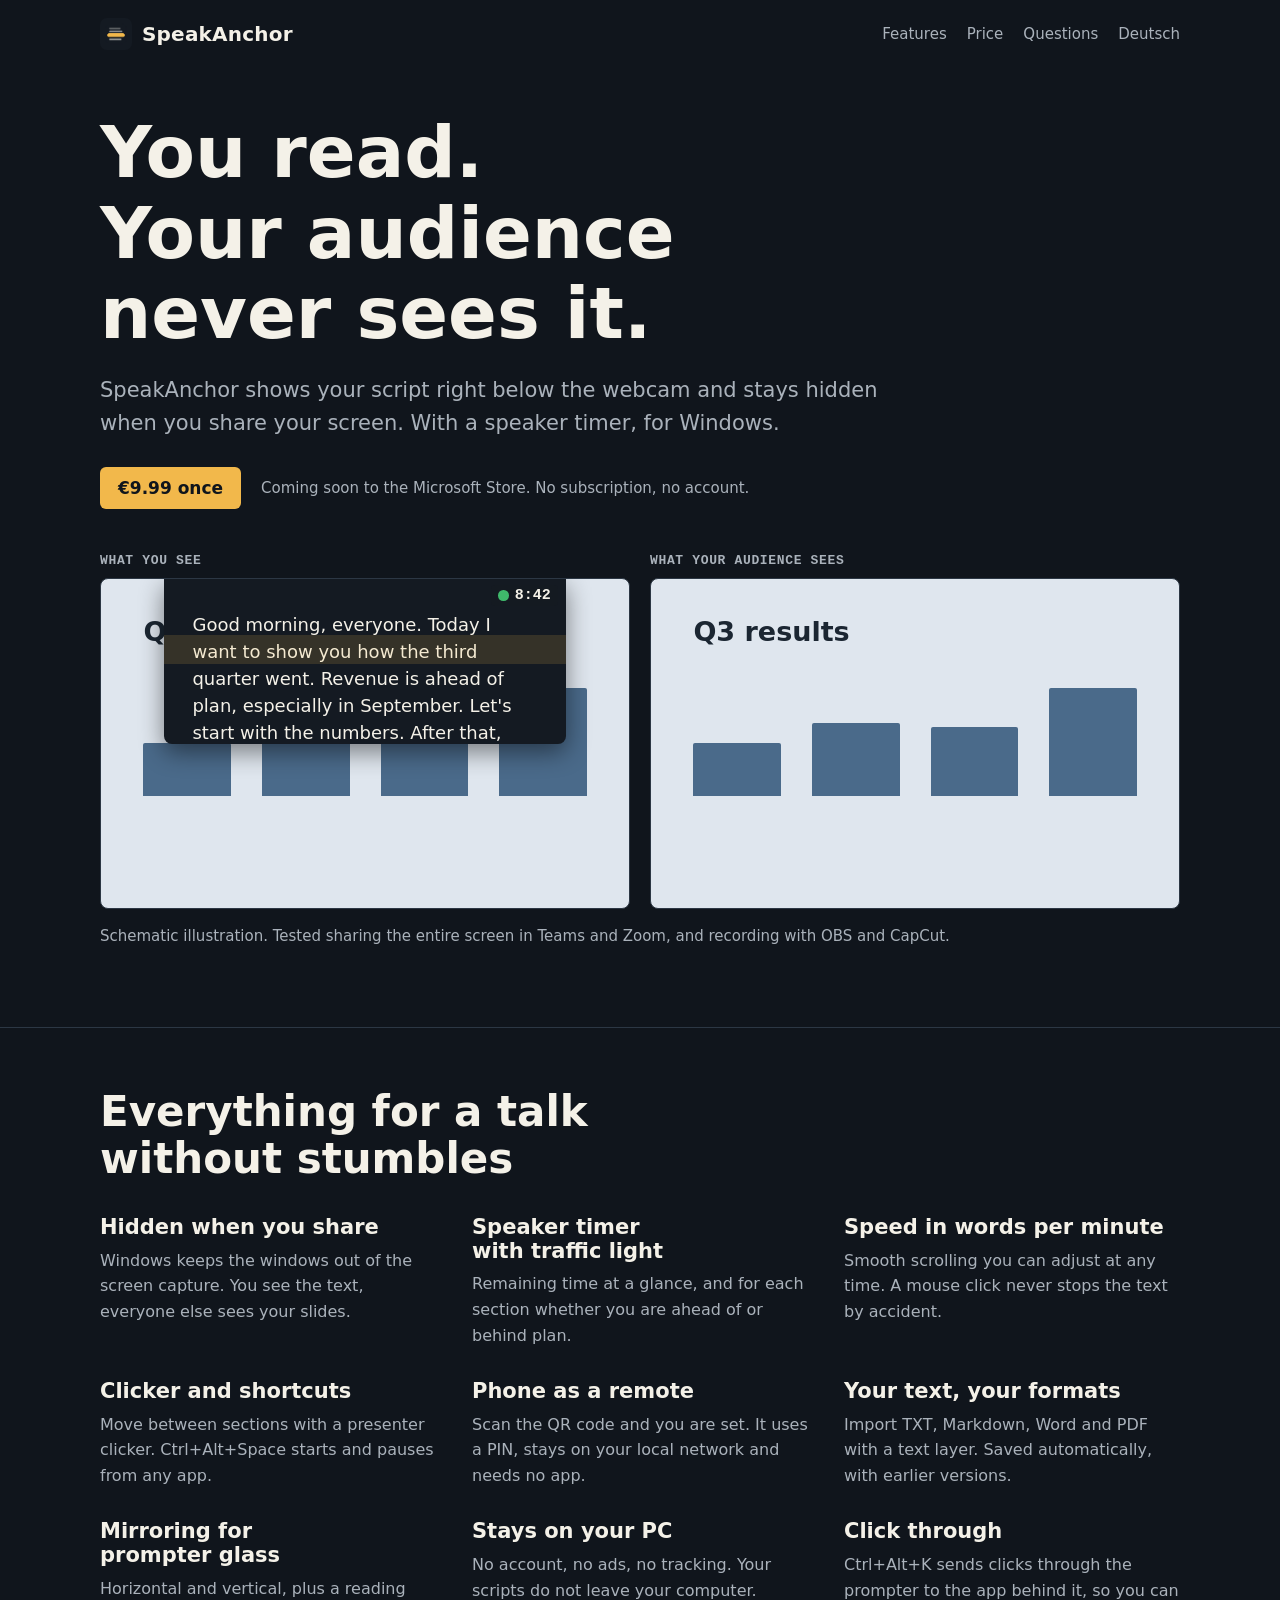
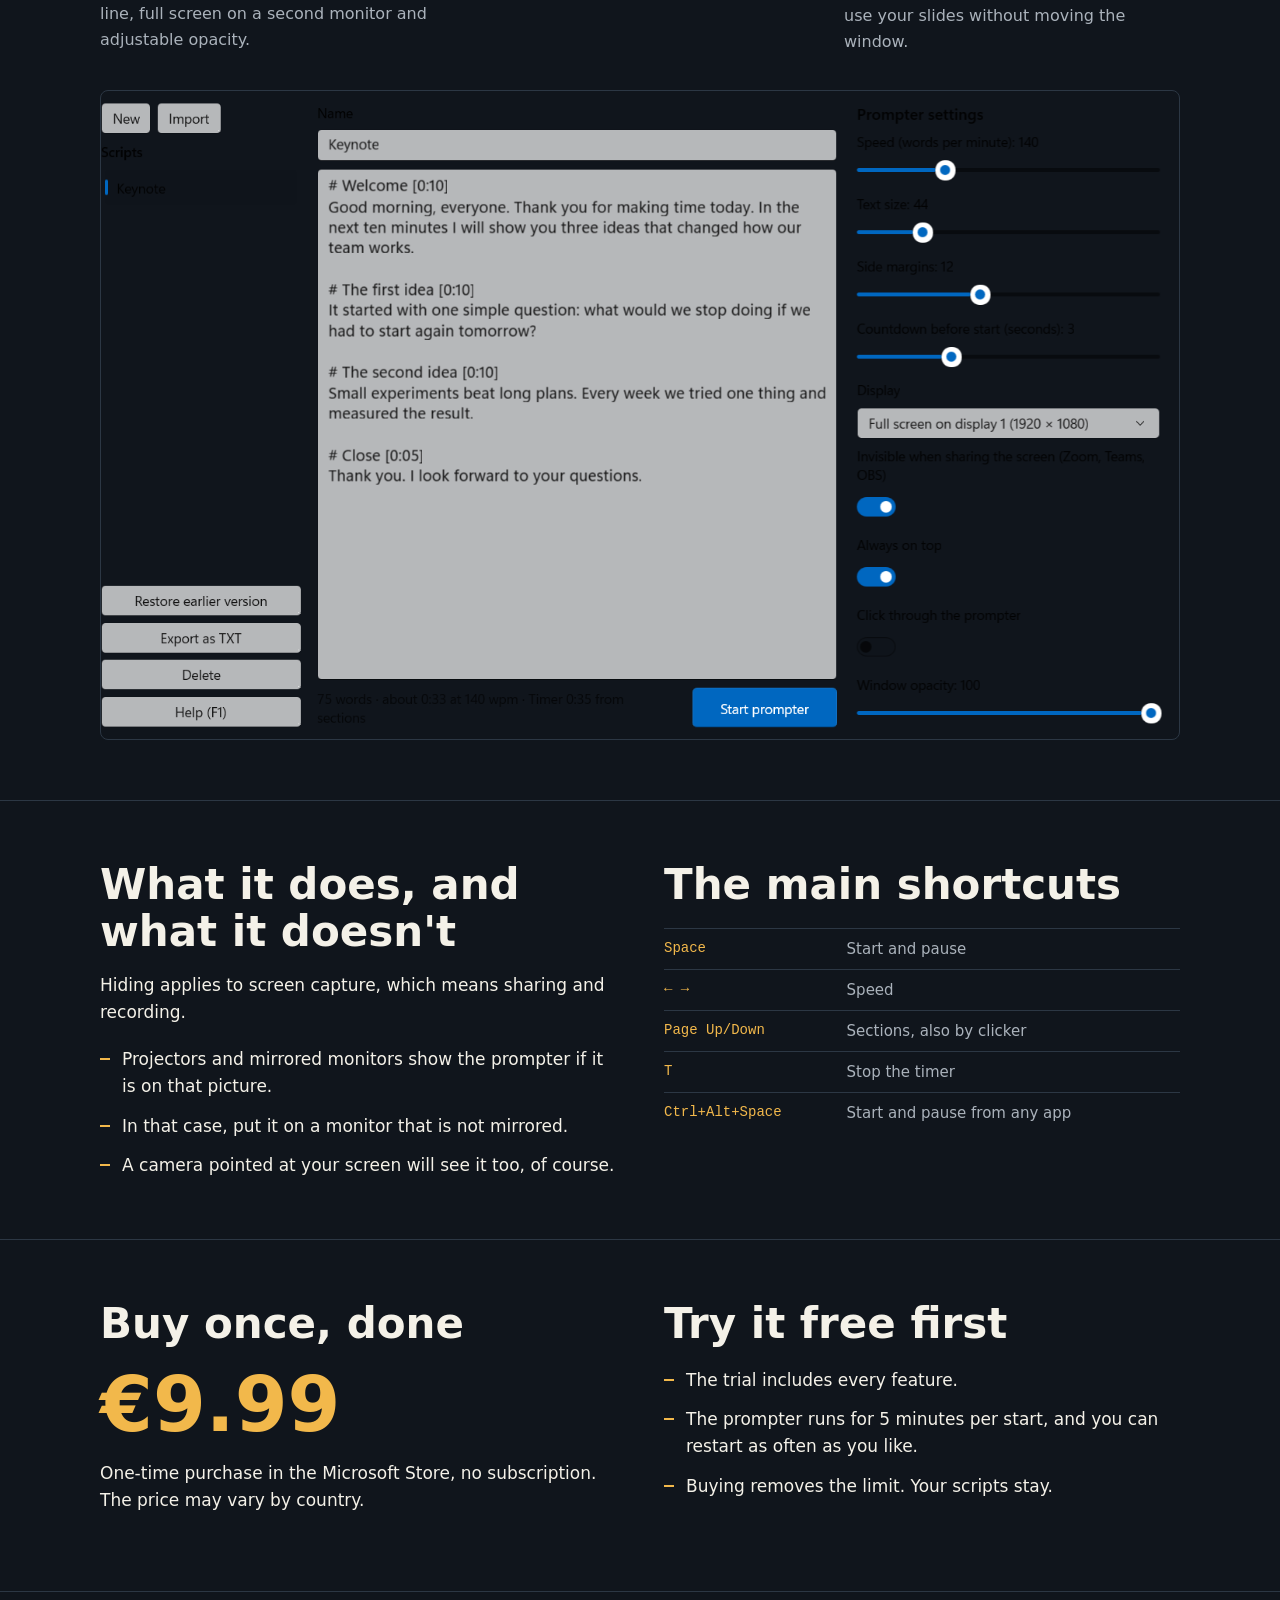
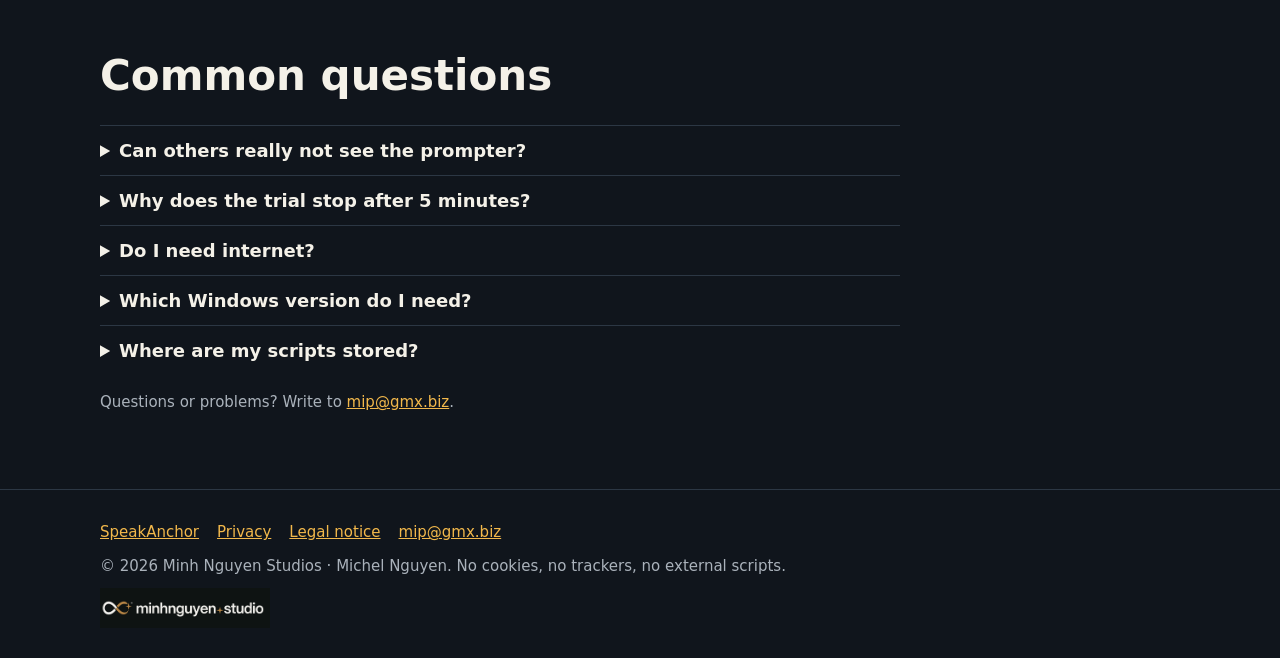
==== en/index.html @ e9756e80 "SpeakAnchor website: start page, legal notice and privacy in German and English" ====
<!doctype html>
<html lang="en"><head><meta charset="utf-8"><meta name="viewport" content="width=device-width,initial-scale=1,viewport-fit=cover">
<title>SpeakAnchor – Teleprompter for Windows, hidden when you share</title><meta name="description" content="Teleprompter with speaker timer for Windows. Hidden when you share in Teams and Zoom or record with OBS. One-time purchase, no account, offline.">
<link rel="alternate" hreflang="de" href="../"><link rel="icon" href="../img/icon.png"><link rel="stylesheet" href="../style.css">
<meta property="og:title" content="SpeakAnchor – Teleprompter for Windows, hidden when you share"><meta property="og:description" content="Teleprompter with speaker timer for Windows. Hidden when you share in Teams and Zoom or record with OBS. One-time purchase, no account, offline."><meta property="og:type" content="website">
</head><body><a class="skip" href="#main">Skip to content</a>
<header class="top"><div class="wrap"><a class="brand" href="./"><img src="../img/icon.png" alt="" width="32" height="32">SpeakAnchor</a>
<nav class="links" aria-label="Navigation"><a href="./#funktionen">Features</a><a href="./#preis">Price</a><a href="./#fragen">Questions</a><a href="../" hreflang="de" lang="de">Deutsch</a></nav></div></header>
<main id="main">
<section class="hero"><div class="wrap"><h1>You read. Your audience never sees it.</h1><p class="lead">SpeakAnchor shows your script right below the webcam and stays hidden when you share your screen. With a speaker timer, for Windows.</p>
<div class="cta"><span class="price">€9.99 once</span><span class="note">Coming soon to the Microsoft Store. No subscription, no account.</span></div>
<div class="split">
<figure><figcaption>What you see</figcaption><div class="screen"><div class="slide-t">Q3 results</div><div class="bars"><i style="height:45%"></i><i style="height:62%"></i><i style="height:58%"></i><i style="height:92%"></i></div><div class="prompter"><div class="roll">Good morning, everyone. Today I want to show you how the third quarter went. Revenue is ahead of plan, especially in September. Let's start with the numbers. After that, we'll look at the next steps.</div><div class="band"></div><div class="hud"><b></b>8:42</div></div></div></figure>
<figure><figcaption>What your audience sees</figcaption><div class="screen"><div class="slide-t">Q3 results</div><div class="bars"><i style="height:45%"></i><i style="height:62%"></i><i style="height:58%"></i><i style="height:92%"></i></div></div></figure>
</div><p class="note">Schematic illustration. Tested sharing the entire screen in Teams and Zoom, and recording with OBS and CapCut.</p></div></section>
<section class="band-s" id="funktionen"><div class="wrap"><h2>Everything for a talk without stumbles</h2><div class="features"><div><h3>Hidden when you share</h3><p>Windows keeps the windows out of the screen capture. You see the text, everyone else sees your slides.</p></div><div><h3>Speaker timer with traffic light</h3><p>Remaining time at a glance, and for each section whether you are ahead of or behind plan.</p></div><div><h3>Speed in words per minute</h3><p>Smooth scrolling you can adjust at any time. A mouse click never stops the text by accident.</p></div><div><h3>Clicker and shortcuts</h3><p>Move between sections with a presenter clicker. Ctrl+Alt+Space starts and pauses from any app.</p></div><div><h3>Phone as a remote</h3><p>Scan the QR code and you are set. It uses a PIN, stays on your local network and needs no app.</p></div><div><h3>Your text, your formats</h3><p>Import TXT, Markdown, Word and PDF with a text layer. Saved automatically, with earlier versions.</p></div><div><h3>Mirroring for prompter glass</h3><p>Horizontal and vertical, plus a reading line, full screen on a second monitor and adjustable opacity.</p></div><div><h3>Stays on your PC</h3><p>No account, no ads, no tracking. Your scripts do not leave your computer.</p></div><div><h3>Click through</h3><p>Ctrl+Alt+K sends clicks through the prompter to the app behind it, so you can use your slides without moving the window.</p></div></div>
<div class="shot"><img src="../img/editor-en.png" alt="SpeakAnchor editor with script, sections and prompter settings" width="1387" height="833" loading="lazy"></div></div></section>
<section class="band-s"><div class="wrap pair"><div><h2>What it does, and what it doesn't</h2><p>Hiding applies to screen capture, which means sharing and recording.</p><ul class="plain"><li>Projectors and mirrored monitors show the prompter if it is on that picture.</li><li>In that case, put it on a monitor that is not mirrored.</li><li>A camera pointed at your screen will see it too, of course.</li></ul></div><div><h2>The main shortcuts</h2><table class="keys"><tr><td>Space</td><td>Start and pause</td></tr><tr><td>← →</td><td>Speed</td></tr><tr><td>Page Up/Down</td><td>Sections, also by clicker</td></tr><tr><td>T</td><td>Stop the timer</td></tr><tr><td>Ctrl+Alt+Space</td><td>Start and pause from any app</td></tr></table></div></div></section>
<section class="band-s" id="preis"><div class="wrap pair"><div><h2>Buy once, done</h2><div class="big">€9.99</div><p>One-time purchase in the Microsoft Store, no subscription. The price may vary by country.</p></div><div><h2>Try it free first</h2><ul class="plain"><li>The trial includes every feature.</li><li>The prompter runs for 5 minutes per start, and you can restart as often as you like.</li><li>Buying removes the limit. Your scripts stay.</li></ul></div></div></section>
<section class="band-s" id="fragen"><div class="wrap"><h2>Common questions</h2><div class="faq"><details><summary>Can others really not see the prompter?</summary><p>We tested sharing the entire screen in Teams and Zoom, and recording with OBS and CapCut. Try it in the trial with a second device before you rely on it.</p></details><details><summary>Why does the trial stop after 5 minutes?</summary><p>It lets you try everything. For a full talk you need the full version.</p></details><details><summary>Do I need internet?</summary><p>No. The app works offline. Only the Microsoft Store needs internet for purchase and updates, and the phone remote uses your local network.</p></details><details><summary>Which Windows version do I need?</summary><p>Windows 10 version 2004 or later, or Windows 11, on x64 or ARM64.</p></details><details><summary>Where are my scripts stored?</summary><p>As plain text files in your local app data folder. You can export any script as TXT.</p></details></div><p class="note">Questions or problems? Write to <a href="mailto:mip@gmx.biz">mip@gmx.biz</a>.</p></div></section>
</main><footer><div class="wrap"><div class="row"><a href="./">SpeakAnchor</a><a href="privacy.html">Privacy</a><a href="impressum.html">Legal notice</a><a href="mailto:mip@gmx.biz">mip@gmx.biz</a></div>
<p>© 2026 Minh Nguyen Studios · Michel Nguyen. No cookies, no trackers, no external scripts.</p>
<p><a href="https://minh.systems/MinhNguyenStudios/" aria-label="Minh Nguyen Studios"><img src="../img/studio-dunkel.png" width="170" height="40" alt="Minh Nguyen Studios" loading="lazy"></a></p></div></footer></body></html>
---- style.css ----
/* Layout: a dark stage. The hero shows the same screen twice, once for the speaker and once for the audience. */
:root{--bg:#10151c;--panel:#18202a;--line:#2c3744;--fg:#f4f1e8;--muted:#aab2bb;--amber:#f2b84b;--slide:#dfe6ee;--slide-ink:#1b2632;
--display:"Bahnschrift","DIN Alternate","Segoe UI Variable Display","Segoe UI",system-ui,sans-serif;--body:"Segoe UI Variable Text","Segoe UI",system-ui,-apple-system,sans-serif;--mono:"Cascadia Mono",ui-monospace,Consolas,Menlo,monospace;color-scheme:dark}
*{box-sizing:border-box}html{scroll-behavior:smooth;-webkit-text-size-adjust:100%}
body{margin:0;background:var(--bg);color:var(--fg);font:17px/1.6 var(--body)}
a{color:var(--amber)}a:focus-visible{outline:2px solid var(--amber);outline-offset:3px}
img{max-width:100%;height:auto;display:block}
.wrap{max-width:1120px;margin-inline:auto;padding-left:max(20px,env(safe-area-inset-left,0px));padding-right:max(20px,env(safe-area-inset-right,0px))}
.skip{position:absolute;left:-999px}.skip:focus{left:12px;top:12px;background:var(--amber);color:#10151c;padding:8px 12px;z-index:5}
header.top .wrap{display:flex;flex-wrap:wrap;gap:8px 24px;align-items:center;justify-content:space-between;padding-block:18px}
.brand{display:flex;gap:10px;align-items:center;color:var(--fg);text-decoration:none;font:600 20px var(--display);letter-spacing:.01em}
.brand img{width:32px;height:32px;border-radius:7px}
nav.links{display:flex;flex-wrap:wrap;gap:6px 20px;font-size:15px}nav.links a{color:var(--muted);text-decoration:none}nav.links a:hover{color:var(--fg)}
h1,h2,h3{font-family:var(--display);line-height:1.12;text-wrap:balance;margin:0;font-weight:600}
.hero{padding-block:44px 64px}
.hero h1{font-size:clamp(38px,6.4vw,72px);max-width:17ch}
.lead{font-size:clamp(18px,2vw,21px);color:var(--muted);max-width:60ch;margin:20px 0 0}
.cta{display:flex;flex-wrap:wrap;gap:12px 20px;align-items:center;margin-top:26px}
.price{font:600 17px var(--display);background:var(--amber);color:#10151c;padding:11px 18px;border-radius:6px}
.note{color:var(--muted);font-size:15px}
.split{display:grid;grid-template-columns:1fr 1fr;gap:20px;margin-top:44px}
figure{margin:0;min-width:0}figcaption{font:600 13px var(--mono);letter-spacing:.05em;text-transform:uppercase;color:var(--muted);margin-bottom:10px}
.screen{aspect-ratio:16/10;background:var(--slide);color:var(--slide-ink);border:1px solid var(--line);border-radius:8px;overflow:hidden;position:relative;padding:7% 8%}
.slide-t{font:600 clamp(16px,2.3vw,27px) var(--display)}.bars{display:flex;align-items:flex-end;gap:7%;height:46%;margin-top:7%}.bars i{flex:1;background:#4a6a8a;border-radius:2px 2px 0 0}
.prompter{position:absolute;left:12%;right:12%;top:0;height:50%;background:#141a22;color:var(--fg);overflow:hidden;border-radius:0 0 8px 8px;box-shadow:0 8px 24px #0007}
.roll{padding:8% 7%;font-size:clamp(12px,1.55vw,18px);line-height:1.5;animation:roll 22s linear infinite alternate}
.band{position:absolute;left:0;right:0;top:34%;height:1.6em;font-size:clamp(12px,1.55vw,18px);background:#f2b84b26}
.hud{position:absolute;right:8px;top:6px;font:600 clamp(11px,1.3vw,15px) var(--mono);background:#141a22e6;padding:2px 7px;border-radius:4px;display:flex;gap:6px;align-items:center}.hud b{width:.7em;height:.7em;border-radius:50%;background:#3fb96b}
@keyframes roll{to{transform:translateY(-34%)}}
@media (prefers-reduced-motion:reduce){.roll{animation:none}html{scroll-behavior:auto}}
section.band-s{border-top:1px solid var(--line);padding-block:60px}
h2{font-size:clamp(28px,3.6vw,42px);max-width:22ch}
.features{display:grid;grid-template-columns:repeat(3,1fr);gap:32px 36px;margin-top:34px}
.features>div{min-width:0}h3{font-size:21px;margin-bottom:8px}.features p{margin:0;color:var(--muted);font-size:16px}
.shot{margin-top:36px;border:1px solid var(--line);border-radius:8px;overflow:hidden}
.pair{display:grid;grid-template-columns:1fr 1fr;gap:48px;align-items:start}.pair>div{min-width:0}
ul.plain{list-style:none;padding:0;margin:20px 0 0;display:grid;gap:12px}ul.plain li{padding-left:22px;position:relative}ul.plain li:before{content:"";position:absolute;left:0;top:.72em;width:10px;height:2px;background:var(--amber)}
.keys{font-family:var(--mono);font-size:14px;width:100%;border-collapse:collapse;margin-top:20px}.keys td{padding:8px 12px 8px 0;border-top:1px solid var(--line);vertical-align:top}.keys td:first-child{color:var(--amber);white-space:nowrap}.keys td+td{font-family:var(--body);font-size:15px;color:var(--muted)}
.big{font:600 clamp(48px,7vw,76px)/1 var(--display);color:var(--amber);font-variant-numeric:tabular-nums;margin-top:20px}
details{border-top:1px solid var(--line);padding-block:14px}details summary{cursor:pointer;font:600 18px var(--display)}details p{margin:10px 0 0;color:var(--muted);max-width:66ch}
.faq{margin-top:26px;max-width:800px}
.doc{max-width:760px;padding-block:24px 64px}.doc h1{font-size:clamp(32px,5vw,48px)}.doc h2{font-size:22px;margin-top:34px;max-width:none}.doc p,.doc li{color:#d6d8d6}.doc address{font-style:normal}.doc code{font:14px var(--mono);overflow-wrap:anywhere}
footer{border-top:1px solid var(--line);padding-block:30px;font-size:15px;color:var(--muted)}footer .row{display:flex;flex-wrap:wrap;gap:6px 18px}footer p{margin:10px 0 0}
@media (max-width:820px){.split,.pair{grid-template-columns:1fr}.features{grid-template-columns:1fr 1fr}}
@media (max-width:520px){.features{grid-template-columns:1fr}}
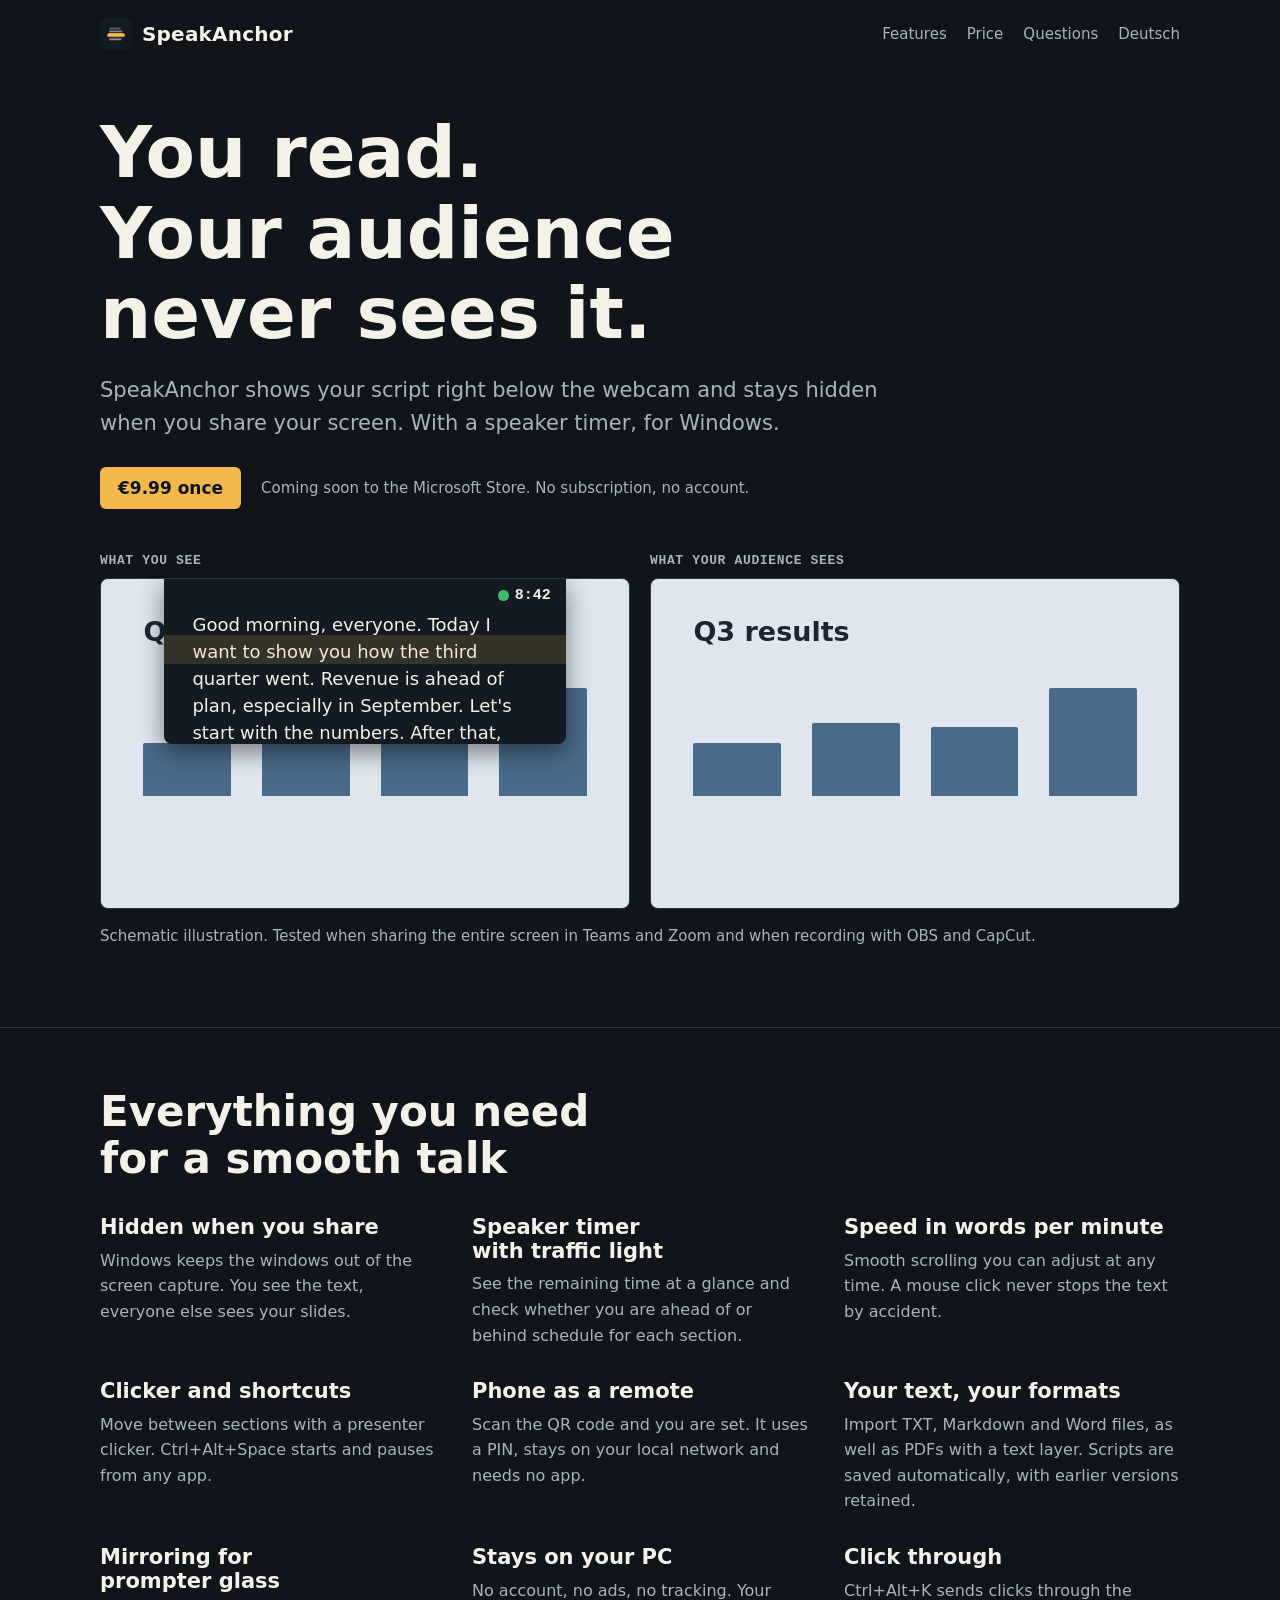
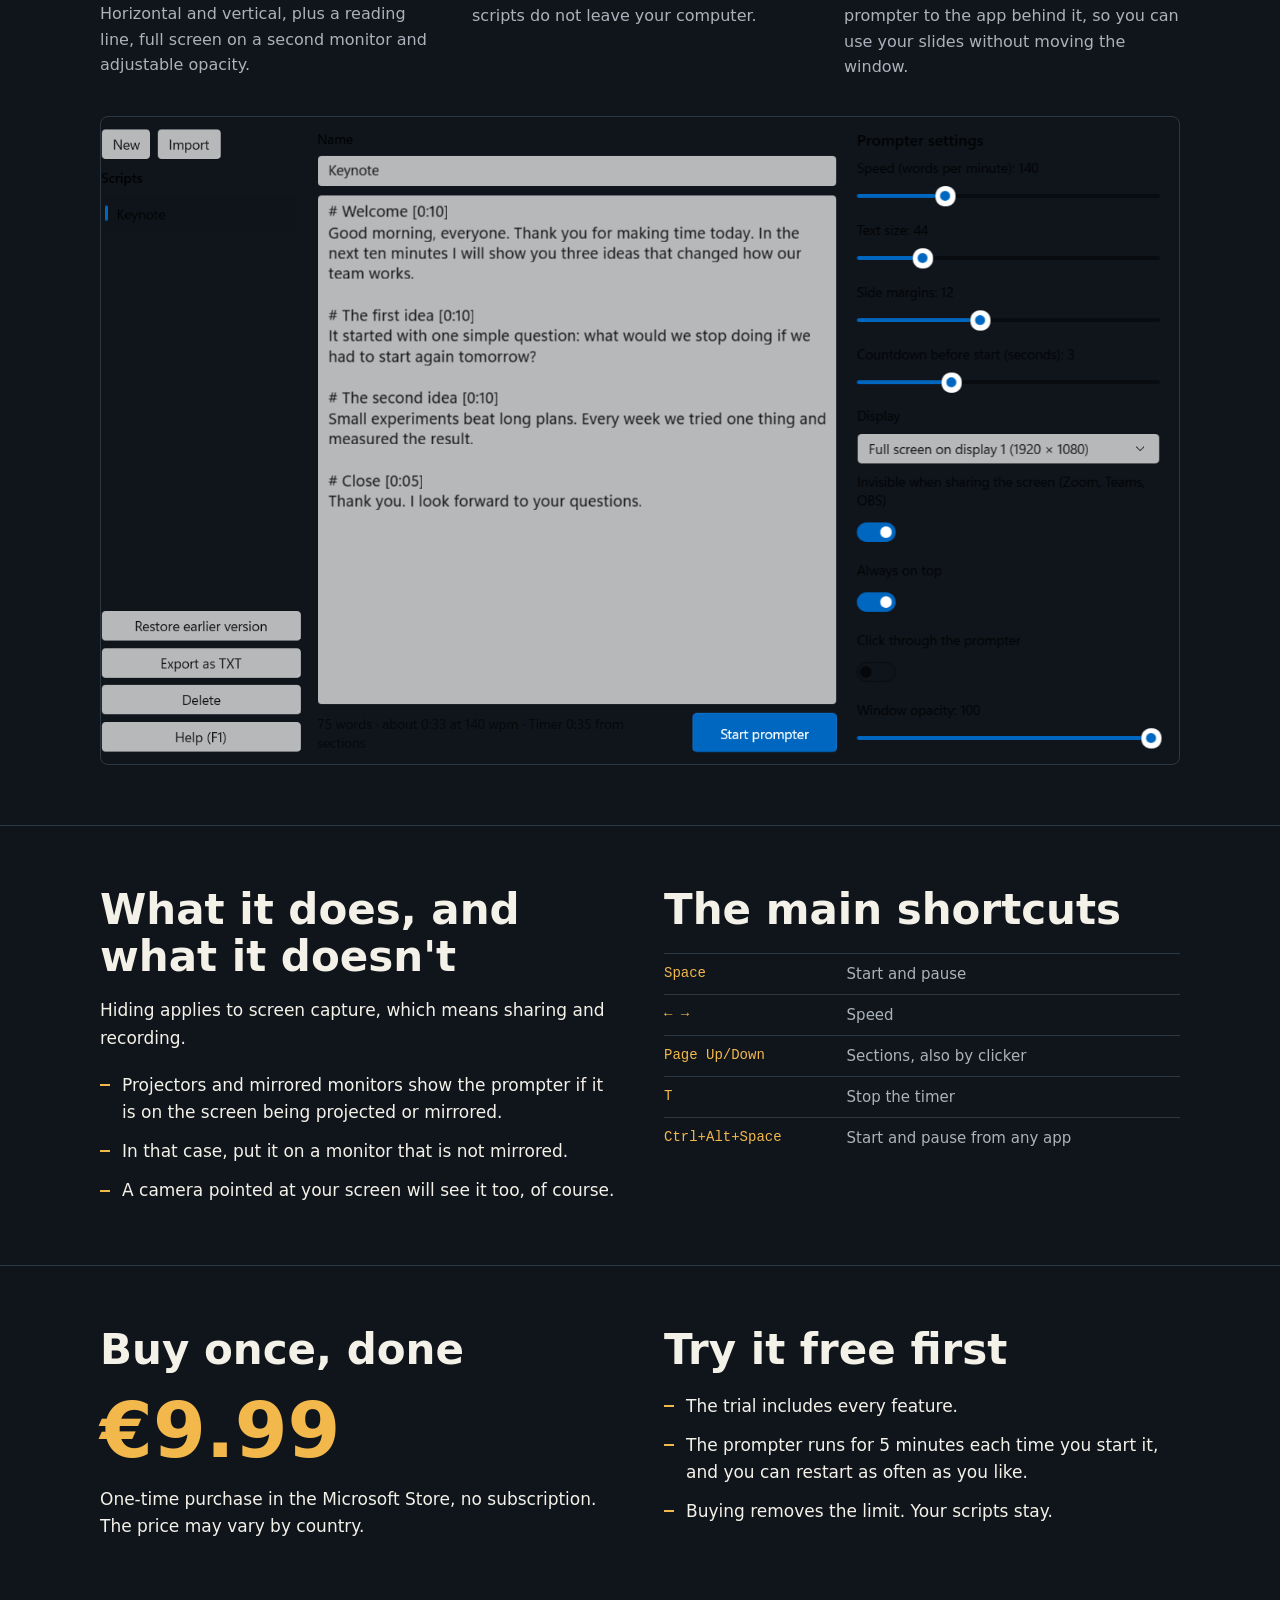
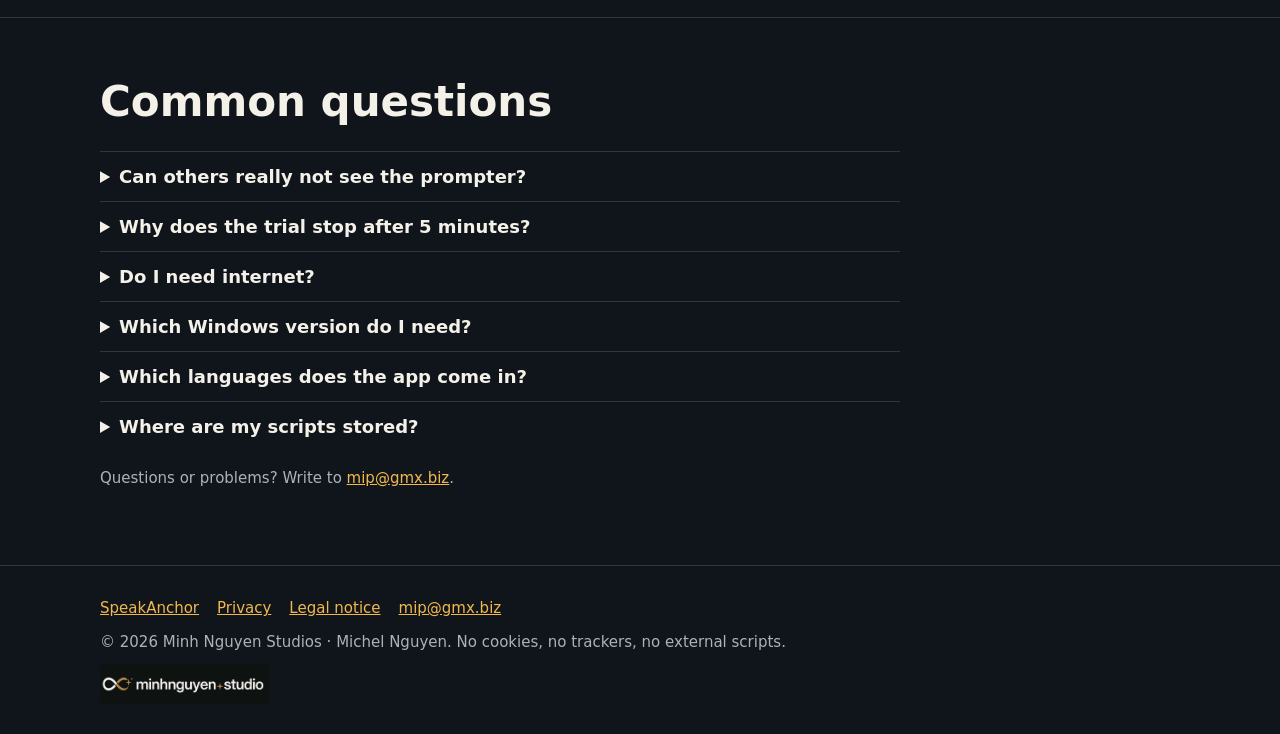
==== commit 48435916: "Proofread texts, add language list and click-through" ====
--- a/en/index.html
+++ b/en/index.html
@@ -12,12 +12,12 @@
 <div class="split">
 <figure><figcaption>What you see</figcaption><div class="screen"><div class="slide-t">Q3 results</div><div class="bars"><i style="height:45%"></i><i style="height:62%"></i><i style="height:58%"></i><i style="height:92%"></i></div><div class="prompter"><div class="roll">Good morning, everyone. Today I want to show you how the third quarter went. Revenue is ahead of plan, especially in September. Let's start with the numbers. After that, we'll look at the next steps.</div><div class="band"></div><div class="hud"><b></b>8:42</div></div></div></figure>
 <figure><figcaption>What your audience sees</figcaption><div class="screen"><div class="slide-t">Q3 results</div><div class="bars"><i style="height:45%"></i><i style="height:62%"></i><i style="height:58%"></i><i style="height:92%"></i></div></div></figure>
-</div><p class="note">Schematic illustration. Tested sharing the entire screen in Teams and Zoom, and recording with OBS and CapCut.</p></div></section>
-<section class="band-s" id="funktionen"><div class="wrap"><h2>Everything for a talk without stumbles</h2><div class="features"><div><h3>Hidden when you share</h3><p>Windows keeps the windows out of the screen capture. You see the text, everyone else sees your slides.</p></div><div><h3>Speaker timer with traffic light</h3><p>Remaining time at a glance, and for each section whether you are ahead of or behind plan.</p></div><div><h3>Speed in words per minute</h3><p>Smooth scrolling you can adjust at any time. A mouse click never stops the text by accident.</p></div><div><h3>Clicker and shortcuts</h3><p>Move between sections with a presenter clicker. Ctrl+Alt+Space starts and pauses from any app.</p></div><div><h3>Phone as a remote</h3><p>Scan the QR code and you are set. It uses a PIN, stays on your local network and needs no app.</p></div><div><h3>Your text, your formats</h3><p>Import TXT, Markdown, Word and PDF with a text layer. Saved automatically, with earlier versions.</p></div><div><h3>Mirroring for prompter glass</h3><p>Horizontal and vertical, plus a reading line, full screen on a second monitor and adjustable opacity.</p></div><div><h3>Stays on your PC</h3><p>No account, no ads, no tracking. Your scripts do not leave your computer.</p></div><div><h3>Click through</h3><p>Ctrl+Alt+K sends clicks through the prompter to the app behind it, so you can use your slides without moving the window.</p></div></div>
+</div><p class="note">Schematic illustration. Tested when sharing the entire screen in Teams and Zoom and when recording with OBS and CapCut.</p></div></section>
+<section class="band-s" id="funktionen"><div class="wrap"><h2>Everything you need for a smooth talk</h2><div class="features"><div><h3>Hidden when you share</h3><p>Windows keeps the windows out of the screen capture. You see the text, everyone else sees your slides.</p></div><div><h3>Speaker timer with traffic light</h3><p>See the remaining time at a glance and check whether you are ahead of or behind schedule for each section.</p></div><div><h3>Speed in words per minute</h3><p>Smooth scrolling you can adjust at any time. A mouse click never stops the text by accident.</p></div><div><h3>Clicker and shortcuts</h3><p>Move between sections with a presenter clicker. Ctrl+Alt+Space starts and pauses from any app.</p></div><div><h3>Phone as a remote</h3><p>Scan the QR code and you are set. It uses a PIN, stays on your local network and needs no app.</p></div><div><h3>Your text, your formats</h3><p>Import TXT, Markdown and Word files, as well as PDFs with a text layer. Scripts are saved automatically, with earlier versions retained.</p></div><div><h3>Mirroring for prompter glass</h3><p>Horizontal and vertical, plus a reading line, full screen on a second monitor and adjustable opacity.</p></div><div><h3>Stays on your PC</h3><p>No account, no ads, no tracking. Your scripts do not leave your computer.</p></div><div><h3>Click through</h3><p>Ctrl+Alt+K sends clicks through the prompter to the app behind it, so you can use your slides without moving the window.</p></div></div>
 <div class="shot"><img src="../img/editor-en.png" alt="SpeakAnchor editor with script, sections and prompter settings" width="1387" height="833" loading="lazy"></div></div></section>
-<section class="band-s"><div class="wrap pair"><div><h2>What it does, and what it doesn't</h2><p>Hiding applies to screen capture, which means sharing and recording.</p><ul class="plain"><li>Projectors and mirrored monitors show the prompter if it is on that picture.</li><li>In that case, put it on a monitor that is not mirrored.</li><li>A camera pointed at your screen will see it too, of course.</li></ul></div><div><h2>The main shortcuts</h2><table class="keys"><tr><td>Space</td><td>Start and pause</td></tr><tr><td>← →</td><td>Speed</td></tr><tr><td>Page Up/Down</td><td>Sections, also by clicker</td></tr><tr><td>T</td><td>Stop the timer</td></tr><tr><td>Ctrl+Alt+Space</td><td>Start and pause from any app</td></tr></table></div></div></section>
-<section class="band-s" id="preis"><div class="wrap pair"><div><h2>Buy once, done</h2><div class="big">€9.99</div><p>One-time purchase in the Microsoft Store, no subscription. The price may vary by country.</p></div><div><h2>Try it free first</h2><ul class="plain"><li>The trial includes every feature.</li><li>The prompter runs for 5 minutes per start, and you can restart as often as you like.</li><li>Buying removes the limit. Your scripts stay.</li></ul></div></div></section>
-<section class="band-s" id="fragen"><div class="wrap"><h2>Common questions</h2><div class="faq"><details><summary>Can others really not see the prompter?</summary><p>We tested sharing the entire screen in Teams and Zoom, and recording with OBS and CapCut. Try it in the trial with a second device before you rely on it.</p></details><details><summary>Why does the trial stop after 5 minutes?</summary><p>It lets you try everything. For a full talk you need the full version.</p></details><details><summary>Do I need internet?</summary><p>No. The app works offline. Only the Microsoft Store needs internet for purchase and updates, and the phone remote uses your local network.</p></details><details><summary>Which Windows version do I need?</summary><p>Windows 10 version 2004 or later, or Windows 11, on x64 or ARM64.</p></details><details><summary>Where are my scripts stored?</summary><p>As plain text files in your local app data folder. You can export any script as TXT.</p></details></div><p class="note">Questions or problems? Write to <a href="mailto:mip@gmx.biz">mip@gmx.biz</a>.</p></div></section>
+<section class="band-s"><div class="wrap pair"><div><h2>What it does, and what it doesn't</h2><p>Hiding applies to screen capture, which means sharing and recording.</p><ul class="plain"><li>Projectors and mirrored monitors show the prompter if it is on the screen being projected or mirrored.</li><li>In that case, put it on a monitor that is not mirrored.</li><li>A camera pointed at your screen will see it too, of course.</li></ul></div><div><h2>The main shortcuts</h2><table class="keys"><tr><td>Space</td><td>Start and pause</td></tr><tr><td>← →</td><td>Speed</td></tr><tr><td>Page Up/Down</td><td>Sections, also by clicker</td></tr><tr><td>T</td><td>Stop the timer</td></tr><tr><td>Ctrl+Alt+Space</td><td>Start and pause from any app</td></tr></table></div></div></section>
+<section class="band-s" id="preis"><div class="wrap pair"><div><h2>Buy once, done</h2><div class="big">€9.99</div><p>One-time purchase in the Microsoft Store, no subscription. The price may vary by country.</p></div><div><h2>Try it free first</h2><ul class="plain"><li>The trial includes every feature.</li><li>The prompter runs for 5 minutes each time you start it, and you can restart as often as you like.</li><li>Buying removes the limit. Your scripts stay.</li></ul></div></div></section>
+<section class="band-s" id="fragen"><div class="wrap"><h2>Common questions</h2><div class="faq"><details><summary>Can others really not see the prompter?</summary><p>We tested sharing the entire screen in Teams and Zoom, and recording with OBS and CapCut. Try it in the trial with a second device before you rely on it.</p></details><details><summary>Why does the trial stop after 5 minutes?</summary><p>It lets you try everything. For a full talk you need the full version.</p></details><details><summary>Do I need internet?</summary><p>No. The app works offline. Only the Microsoft Store needs internet for purchase and updates, and the phone remote uses your local network.</p></details><details><summary>Which Windows version do I need?</summary><p>Windows 10 version 2004 or later, or Windows 11, on x64 or ARM64.</p></details><details><summary>Which languages does the app come in?</summary><p>English, German, French, Spanish, Italian, Portuguese, Dutch, Polish, Turkish, Japanese, Chinese (Simplified and Traditional), Korean, Swedish, Danish, Norwegian, Finnish, Czech, Hungarian, Romanian, Indonesian and Ukrainian. Otherwise it starts in English.</p></details><details><summary>Where are my scripts stored?</summary><p>As plain text files in your local app data folder. You can export any script as TXT.</p></details></div><p class="note">Questions or problems? Write to <a href="mailto:mip@gmx.biz">mip@gmx.biz</a>.</p></div></section>
 </main><footer><div class="wrap"><div class="row"><a href="./">SpeakAnchor</a><a href="privacy.html">Privacy</a><a href="impressum.html">Legal notice</a><a href="mailto:mip@gmx.biz">mip@gmx.biz</a></div>
 <p>© 2026 Minh Nguyen Studios · Michel Nguyen. No cookies, no trackers, no external scripts.</p>
 <p><a href="https://minh.systems/MinhNguyenStudios/" aria-label="Minh Nguyen Studios"><img src="../img/studio-dunkel.png" width="170" height="40" alt="Minh Nguyen Studios" loading="lazy"></a></p></div></footer></body></html>
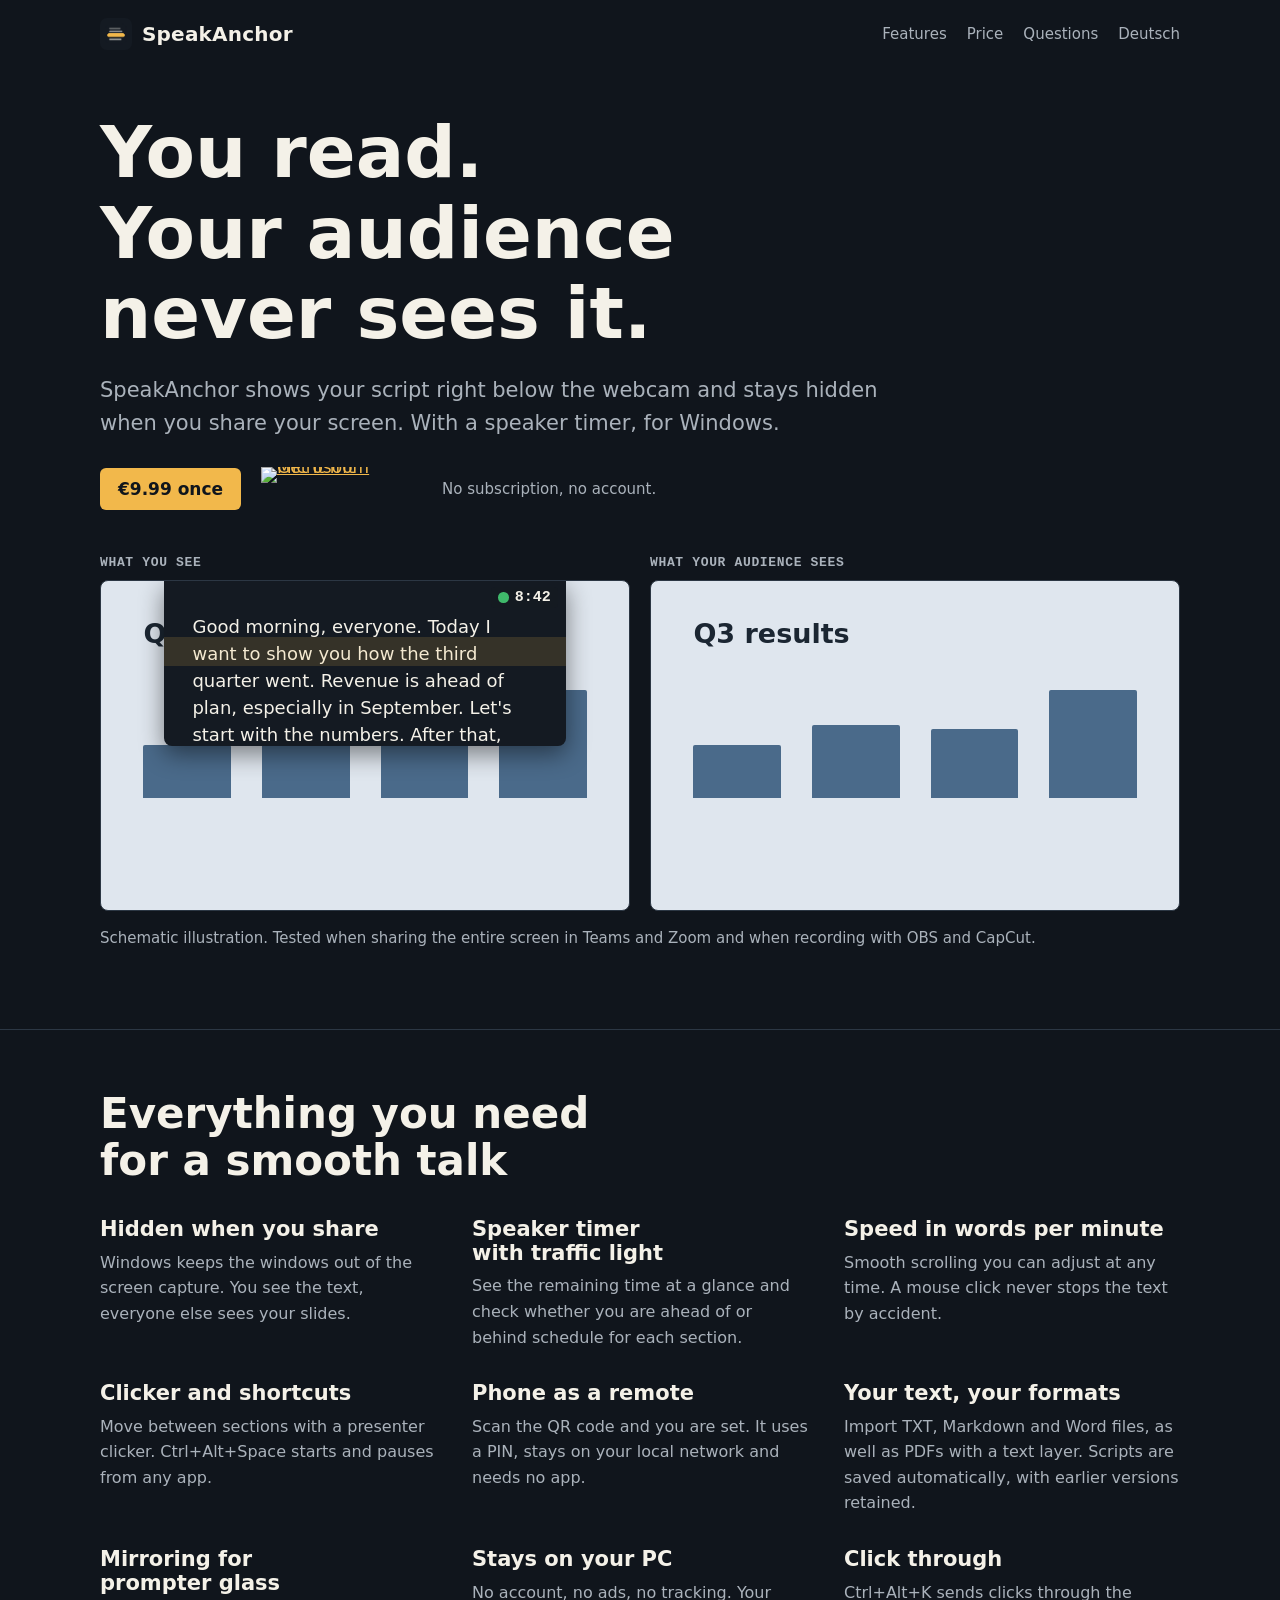
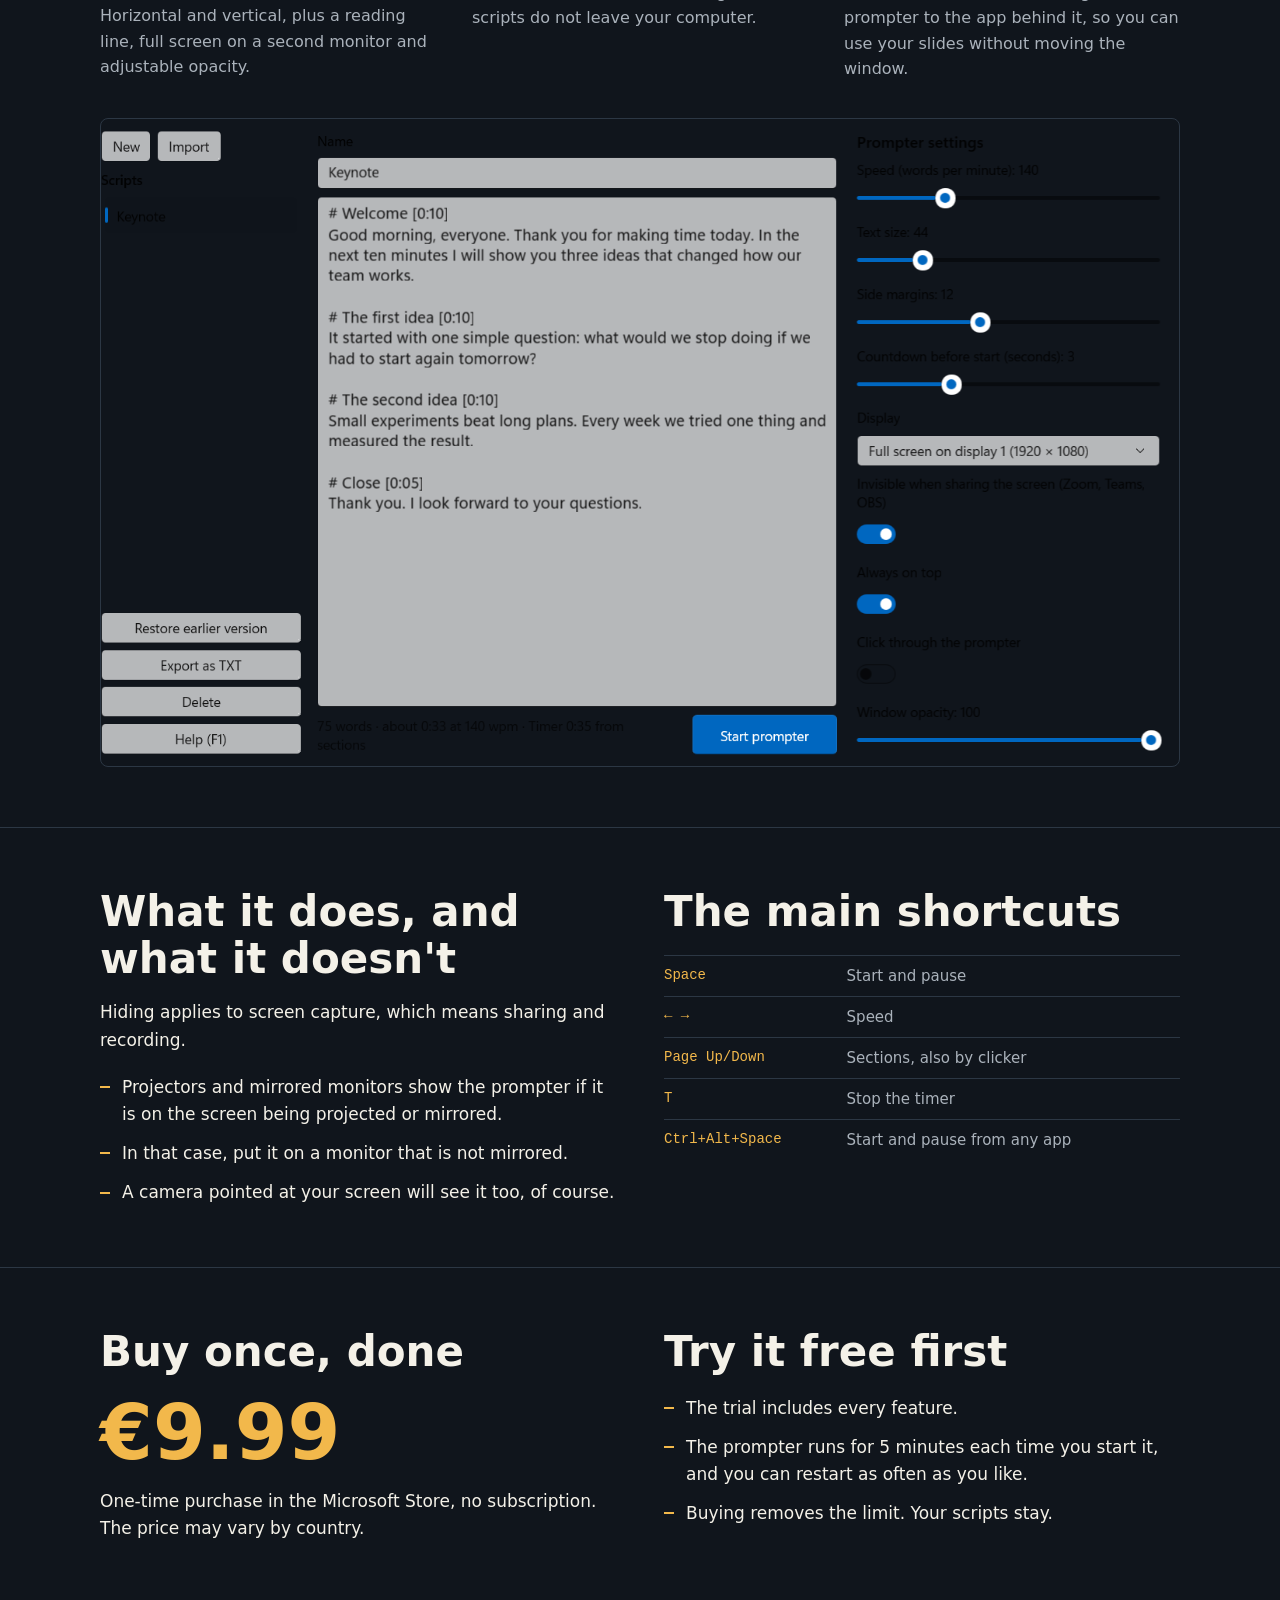
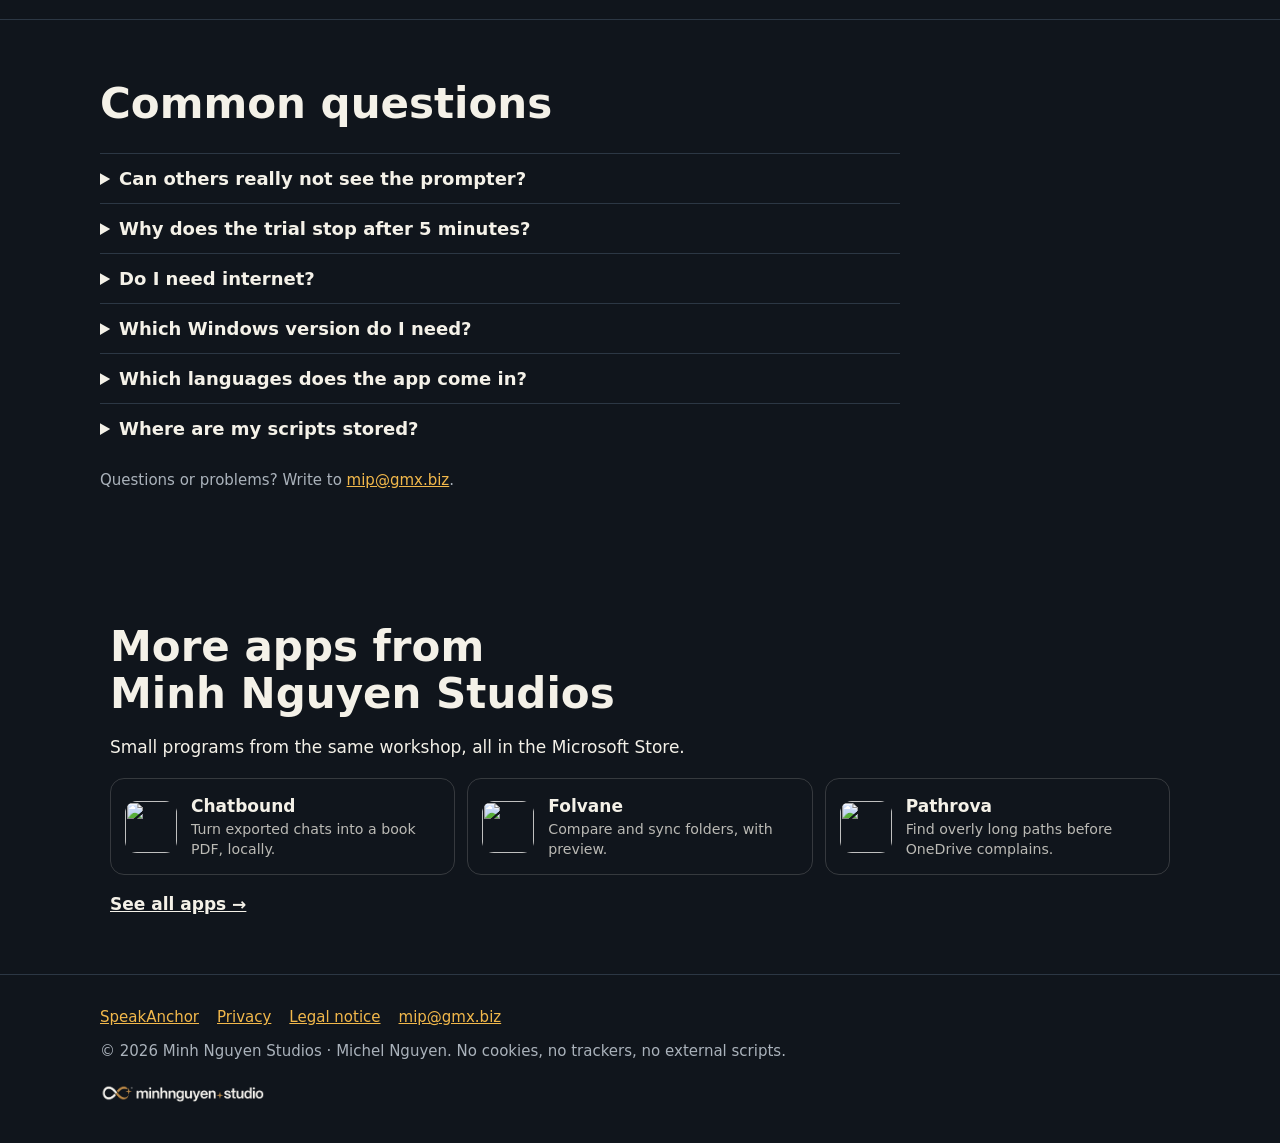
==== commit 85e9e312: "Weitere Apps verlinkt, offizieller Microsoft-Store-Button" ====
--- a/en/index.html
+++ b/en/index.html
@@ -8,7 +8,7 @@
 <nav class="links" aria-label="Navigation"><a href="./#funktionen">Features</a><a href="./#preis">Price</a><a href="./#fragen">Questions</a><a href="../" hreflang="de" lang="de">Deutsch</a></nav></div></header>
 <main id="main">
 <section class="hero"><div class="wrap"><h1>You read. Your audience never sees it.</h1><p class="lead">SpeakAnchor shows your script right below the webcam and stays hidden when you share your screen. With a speaker timer, for Windows.</p>
-<div class="cta"><span class="price">€9.99 once</span><span class="note">Coming soon to the Microsoft Store. No subscription, no account.</span></div>
+<div class="cta"><span class="price">€9.99 once</span><a class="mns-ms" href="https://apps.microsoft.com/detail/9PF13FM93XSJ" target="_blank" rel="noopener" style="display:inline-block;line-height:0;vertical-align:middle"><img src="https://get.microsoft.com/images/en-us%20dark.svg" alt="Get it from Microsoft" width="161" height="44" style="height:44px;width:auto"></a><span class="note">No subscription, no account.</span></div>
 <div class="split">
 <figure><figcaption>What you see</figcaption><div class="screen"><div class="slide-t">Q3 results</div><div class="bars"><i style="height:45%"></i><i style="height:62%"></i><i style="height:58%"></i><i style="height:92%"></i></div><div class="prompter"><div class="roll">Good morning, everyone. Today I want to show you how the third quarter went. Revenue is ahead of plan, especially in September. Let's start with the numbers. After that, we'll look at the next steps.</div><div class="band"></div><div class="hud"><b></b>8:42</div></div></div></figure>
 <figure><figcaption>What your audience sees</figcaption><div class="screen"><div class="slide-t">Q3 results</div><div class="bars"><i style="height:45%"></i><i style="height:62%"></i><i style="height:58%"></i><i style="height:92%"></i></div></div></figure>
@@ -18,6 +18,7 @@
 <section class="band-s"><div class="wrap pair"><div><h2>What it does, and what it doesn't</h2><p>Hiding applies to screen capture, which means sharing and recording.</p><ul class="plain"><li>Projectors and mirrored monitors show the prompter if it is on the screen being projected or mirrored.</li><li>In that case, put it on a monitor that is not mirrored.</li><li>A camera pointed at your screen will see it too, of course.</li></ul></div><div><h2>The main shortcuts</h2><table class="keys"><tr><td>Space</td><td>Start and pause</td></tr><tr><td>← →</td><td>Speed</td></tr><tr><td>Page Up/Down</td><td>Sections, also by clicker</td></tr><tr><td>T</td><td>Stop the timer</td></tr><tr><td>Ctrl+Alt+Space</td><td>Start and pause from any app</td></tr></table></div></div></section>
 <section class="band-s" id="preis"><div class="wrap pair"><div><h2>Buy once, done</h2><div class="big">€9.99</div><p>One-time purchase in the Microsoft Store, no subscription. The price may vary by country.</p></div><div><h2>Try it free first</h2><ul class="plain"><li>The trial includes every feature.</li><li>The prompter runs for 5 minutes each time you start it, and you can restart as often as you like.</li><li>Buying removes the limit. Your scripts stay.</li></ul></div></div></section>
 <section class="band-s" id="fragen"><div class="wrap"><h2>Common questions</h2><div class="faq"><details><summary>Can others really not see the prompter?</summary><p>We tested sharing the entire screen in Teams and Zoom, and recording with OBS and CapCut. Try it in the trial with a second device before you rely on it.</p></details><details><summary>Why does the trial stop after 5 minutes?</summary><p>It lets you try everything. For a full talk you need the full version.</p></details><details><summary>Do I need internet?</summary><p>No. The app works offline. Only the Microsoft Store needs internet for purchase and updates, and the phone remote uses your local network.</p></details><details><summary>Which Windows version do I need?</summary><p>Windows 10 version 2004 or later, or Windows 11, on x64 or ARM64.</p></details><details><summary>Which languages does the app come in?</summary><p>English, German, French, Spanish, Italian, Portuguese, Dutch, Polish, Turkish, Japanese, Chinese (Simplified and Traditional), Korean, Swedish, Danish, Norwegian, Finnish, Czech, Hungarian, Romanian, Indonesian and Ukrainian. Otherwise it starts in English.</p></details><details><summary>Where are my scripts stored?</summary><p>As plain text files in your local app data folder. You can export any script as TXT.</p></details></div><p class="note">Questions or problems? Write to <a href="mailto:mip@gmx.biz">mip@gmx.biz</a>.</p></div></section>
-</main><footer><div class="wrap"><div class="row"><a href="./">SpeakAnchor</a><a href="privacy.html">Privacy</a><a href="impressum.html">Legal notice</a><a href="mailto:mip@gmx.biz">mip@gmx.biz</a></div>
+</main><!-- mns-more:start --><section class="mns-more" aria-label="More apps from Minh Nguyen Studios"><style>.mns-more{max-width:1100px;margin:56px auto;padding:0 20px;box-sizing:border-box}.mns-more h2{margin:0 0 6px}.mns-more>p{margin:0 0 18px;opacity:.8}.mns-more ul{list-style:none;padding:0;margin:0;display:grid;grid-template-columns:repeat(auto-fit,minmax(230px,1fr));gap:12px}.mns-more li a{display:flex;gap:14px;align-items:center;padding:14px;border:1px solid rgba(127,127,127,.35);border-radius:14px;text-decoration:none;color:inherit;height:100%;box-sizing:border-box}.mns-more li a:hover{border-color:currentColor}.mns-more img{width:52px;height:52px;border-radius:12px;flex:none}.mns-more b{display:block}.mns-more small{display:block;opacity:.75;line-height:1.4}.mns-more .all{display:inline-block;margin-top:16px;color:inherit;font-weight:600}</style><div><h2 id="mns-more-en">More apps from Minh Nguyen Studios</h2><p>Small programs from the same workshop, all in the Microsoft Store.</p><ul><li><a href="https://minh.systems/Chatbound/"><img src="https://minh.systems/MinhNguyenStudios/img/icons/plauderbuch.webp" alt="" width="52" height="52" loading="lazy"><span><b>Chatbound</b><small>Turn exported chats into a book PDF, locally.</small></span></a></li><li><a href="https://minh.systems/Folvane/"><img src="https://minh.systems/MinhNguyenStudios/img/icons/folvane.webp" alt="" width="52" height="52" loading="lazy"><span><b>Folvane</b><small>Compare and sync folders, with preview.</small></span></a></li><li><a href="https://minh.systems/Pathrova/"><img src="https://minh.systems/MinhNguyenStudios/img/icons/pathrova.webp" alt="" width="52" height="52" loading="lazy"><span><b>Pathrova</b><small>Find overly long paths before OneDrive complains.</small></span></a></li></ul><a class="all" href="https://minh.systems/MinhNguyenStudios/en/apps/">See all apps →</a></div></section><!-- mns-more:end -->
+<footer><div class="wrap"><div class="row"><a href="./">SpeakAnchor</a><a href="privacy.html">Privacy</a><a href="impressum.html">Legal notice</a><a href="mailto:mip@gmx.biz">mip@gmx.biz</a></div>
 <p>© 2026 Minh Nguyen Studios · Michel Nguyen. No cookies, no trackers, no external scripts.</p>
 <p><a href="https://minh.systems/MinhNguyenStudios/" aria-label="Minh Nguyen Studios"><img src="../img/studio-dunkel.png" width="170" height="40" alt="Minh Nguyen Studios" loading="lazy"></a></p></div></footer></body></html>
